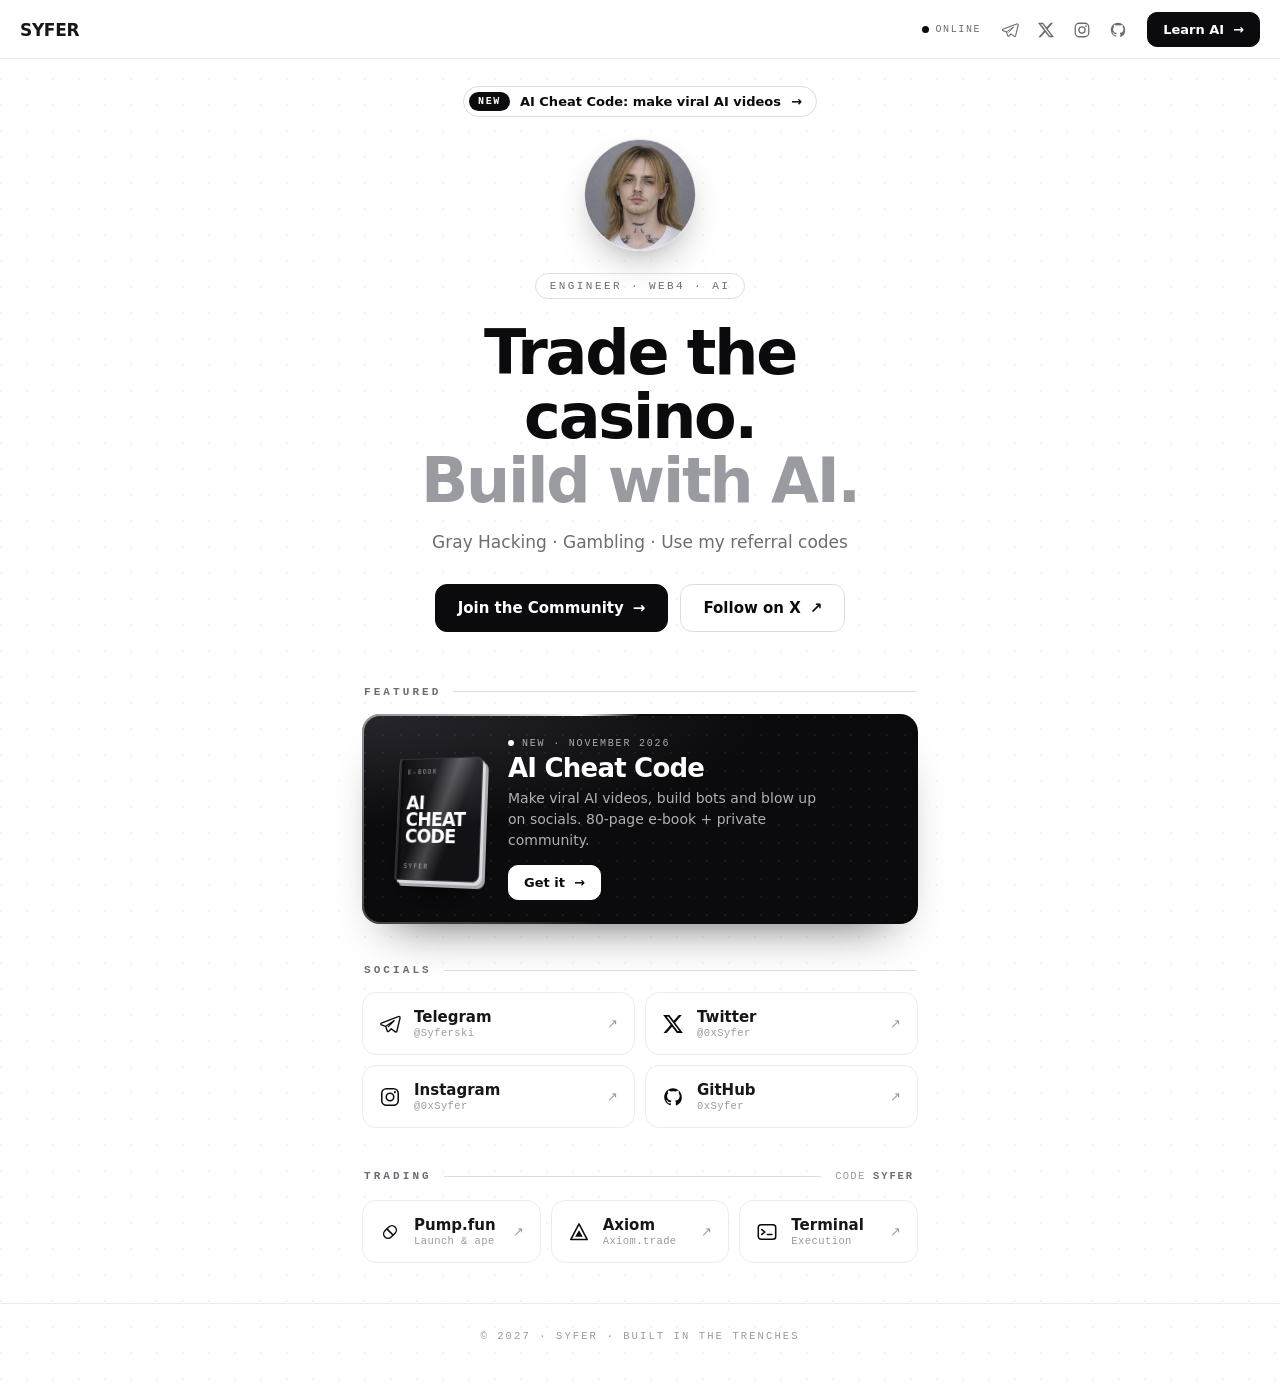
==== index.html @ ce8a1f72 "Simplify buy buttons and welcome page help links - Remove the price from the "Get it" and "Get insta" ====
<!doctype html>
<html lang="en">
<head>
<meta charset="utf-8">
<meta name="viewport" content="width=device-width, initial-scale=1, viewport-fit=cover">
<title>Syfer</title>
<meta name="description" content="Syfer — engineer, Web4 and AI. Community, socials and trading links.">
<meta name="color-scheme" content="light">
<meta name="theme-color" content="#ffffff">
<meta http-equiv="Content-Security-Policy" content="default-src 'self'; base-uri 'none'; form-action 'none'; img-src 'self' data:; style-src 'self' https://fonts.googleapis.com; font-src https://fonts.gstatic.com; script-src 'self'; connect-src 'none'; object-src 'none'">
<meta name="referrer" content="strict-origin-when-cross-origin">
<meta property="og:type" content="website">
<meta property="og:url" content="https://syfer.fun/">
<meta property="og:title" content="Syfer">
<meta property="og:description" content="Engineer, Web4 and AI.">
<meta property="og:image" content="https://syfer.fun/face.webp">
<meta name="twitter:card" content="summary">
<link rel="icon" type="image/webp" href="face.webp">
<link rel="preconnect" href="https://fonts.googleapis.com">
<link rel="preconnect" href="https://fonts.gstatic.com" crossorigin>
<link rel="stylesheet" href="https://fonts.googleapis.com/css2?family=Inter:wght@400;500;600;700&family=Space+Grotesk:wght@500;700&family=Space+Mono:wght@400;700&display=swap">
<link rel="stylesheet" href="styles.css">
</head>
<body>
<header class="bar">
  <span class="brand">SYFER</span>
  <span class="spacer"></span>
  <span class="status"><span class="dot"></span>online</span>
  <nav class="soc" id="bar-socials" aria-label="Socials"></nav>
  <a class="btn primary sm buzz shine" href="ai/">Learn AI<span class="a">→</span></a>
</header>

<main>
  <section class="hero">
    <a class="promo shine" href="ai/"><span class="new">New</span><span>AI Cheat Code<span class="opt">: make viral AI videos</span></span><span class="a">→</span></a>
    <img class="avatar" src="face.webp" alt="Syfer" width="112" height="112">
    <span class="eyebrow">Engineer · Web4 · AI</span>
    <h1>Trade the casino.<br><em>Build with AI.</em></h1>
    <p class="sub">Gray Hacking · Gambling · Use my referral codes</p>
    <div class="cta">
      <a class="btn primary" href="https://t.me/Trenchism" target="_blank" rel="noopener noreferrer">Join the Community <span class="a">→</span></a>
      <a class="btn ghost" href="https://x.com/0xSyfer" target="_blank" rel="noopener noreferrer">Follow on X <span class="a">↗</span></a>
    </div>
  </section>

  <section class="block">
    <div class="shead"><h2>Featured</h2><span class="ln"></span></div>
    <a class="feature" href="ai/">
      <span class="fbook" aria-hidden="true"><span class="fb-3d"><span class="fb-cover"><span class="k">E-book</span><span class="t">AI<br>Cheat<br>Code</span><span class="by">Syfer</span></span></span></span>
      <span class="ftext">
        <span class="tag"><span class="live"></span>New · November 2026</span>
        <b>AI Cheat Code</b>
        <span class="d">Make viral AI videos, build bots and blow up on socials. 80-page e-book + private community.</span>
        <span class="btn invert sm buzz shine">Get it <span class="a">→</span></span>
      </span>
    </a>
  </section>

  <section class="block">
    <div class="shead"><h2>Socials</h2><span class="ln"></span></div>
    <div class="grid two" id="socials"></div>
  </section>

  <section class="block">
    <div class="shead"><h2>Trading</h2><span class="ln"></span><button class="code" id="code" data-code="SYFER">code <b>SYFER</b></button></div>
    <div class="grid" id="trading"></div>
  </section>
</main>

<footer>© 2027 · SYFER · built in the trenches</footer>

<script src="app.js" defer></script>
</body>
</html>
---- styles.css ----
:root{
  --bg:#ffffff;
  --ink:#0b0b0d;
  --fg:#17171a;
  --muted:#6c6c74;
  --faint:#9a9aa1;
  --line:#ececee;
  --line2:#dedee1;
  --sans:"Inter",system-ui,-apple-system,"Segoe UI",sans-serif;
  --disp:"Space Grotesk","Inter",system-ui,sans-serif;
  --mono:"Space Mono",ui-monospace,"SFMono-Regular",Menlo,monospace;
  color-scheme:light;
}
*{box-sizing:border-box}
html,body{margin:0}
body{
  background:
    radial-gradient(circle at 1px 1px, rgba(11,11,13,.045) 1px, transparent 0) 0 0/26px 26px,
    var(--bg);
  color:var(--fg);font-family:var(--sans);-webkit-font-smoothing:antialiased;min-height:100vh;
  padding-top:env(safe-area-inset-top,0px);padding-bottom:env(safe-area-inset-bottom,0px)
}
a{color:inherit;text-decoration:none}
button{font-family:inherit;cursor:pointer}
img{display:block;max-width:100%}

.bar{position:sticky;top:0;z-index:20;display:flex;align-items:center;gap:12px;
  padding-top:max(12px,env(safe-area-inset-top,0px));padding-bottom:11px;
  padding-left:max(20px,env(safe-area-inset-left,0px));padding-right:max(20px,env(safe-area-inset-right,0px));
  background:rgba(255,255,255,.82);-webkit-backdrop-filter:blur(10px);backdrop-filter:blur(10px);
  border-bottom:1px solid var(--line)}
body::before{content:"";position:fixed;inset:0 0 auto;height:env(safe-area-inset-top,0px);z-index:21;background:#fff}
.brand{font-family:var(--disp);font-weight:700;font-size:17px;letter-spacing:-.02em}
.bar .spacer{flex:1}
.status{display:inline-flex;align-items:center;gap:7px;font-family:var(--mono);font-size:10px;letter-spacing:.16em;
  text-transform:uppercase;color:var(--muted)}
.status .dot{width:7px;height:7px;border-radius:50%;background:var(--ink);animation:pulse 2.6s infinite}
@keyframes pulse{0%{box-shadow:0 0 0 0 rgba(11,11,13,.28)}70%{box-shadow:0 0 0 7px rgba(11,11,13,0)}100%{box-shadow:0 0 0 0 rgba(11,11,13,0)}}
.soc{display:flex;align-items:center;gap:2px}
.soc a{display:inline-flex;align-items:center;justify-content:center;width:34px;height:34px;border-radius:9px;
  color:var(--muted);transition:.2s ease}
.soc a:hover{color:var(--ink);background:rgba(11,11,13,.05)}
.soc a:focus-visible{outline:2px solid var(--ink);outline-offset:1px}
.soc svg{width:18px;height:18px}

main{max-width:600px;margin:0 auto;
  padding-left:max(22px,env(safe-area-inset-left,0px));padding-right:max(22px,env(safe-area-inset-right,0px))}

.hero{text-align:center;padding-top:3vh;padding-bottom:6vh}
.avatar{width:112px;height:112px;border-radius:50%;object-fit:cover;border:1px solid var(--line2);
  box-shadow:0 16px 40px -18px rgba(11,11,13,.55);margin:0 auto 22px}
.eyebrow{display:inline-flex;align-items:center;gap:10px;font-family:var(--mono);font-size:11px;letter-spacing:.22em;
  text-transform:uppercase;color:var(--muted);border:1px solid var(--line2);border-radius:999px;padding:6px 14px}
h1{font-family:var(--disp);font-weight:700;font-size:clamp(36px,7.6vw,62px);line-height:1.03;letter-spacing:-.035em;
  margin:22px 0 0;color:var(--ink);text-wrap:balance}
h1 em{font-style:normal;color:var(--faint)}
.sub{font-size:clamp(15px,2vw,17px);line-height:1.6;color:var(--muted);max-width:40ch;margin:16px auto 0}
.cta{display:flex;justify-content:center;flex-wrap:wrap;gap:12px;margin-top:28px}
.btn{display:inline-flex;align-items:center;gap:9px;font-size:15px;font-weight:600;padding:14px 22px;border-radius:12px;
  border:1px solid var(--ink);transition:.22s ease;white-space:nowrap}
.btn .a{transition:transform .25s}
.btn:hover .a{transform:translateX(3px)}
.btn.primary{background:var(--ink);color:#fff}
.btn.primary:hover{transform:translateY(-2px);box-shadow:0 10px 26px -12px rgba(11,11,13,.5)}
.btn.ghost{background:#fff;color:var(--ink);border-color:var(--line2)}
.btn.ghost:hover{border-color:var(--ink);transform:translateY(-2px)}
.btn.sm{padding:9px 15px;font-size:13px;border-radius:10px}

section.block{padding-bottom:40px}
.shead{display:flex;align-items:baseline;gap:12px;margin:0 2px 16px}
.shead h2{font-family:var(--mono);font-size:11px;letter-spacing:.28em;text-transform:uppercase;color:var(--muted);margin:0}
.shead .ln{flex:1;height:1px;background:var(--line2);align-self:center}
.shead .code{font-family:var(--mono);font-size:10.5px;letter-spacing:.12em;text-transform:uppercase;color:var(--faint);
  background:transparent;border:0;padding:2px;transition:.2s}
.shead .code b{color:var(--muted);letter-spacing:.18em}
.shead .code:hover,.shead .code:hover b,.shead .code.done{color:var(--ink)}

.grid{display:grid;grid-template-columns:repeat(3,1fr);gap:10px}
.card{display:flex;align-items:center;gap:13px;background:#fff;border:1px solid var(--line);border-radius:14px;
  padding:15px 16px;transition:.22s ease;text-align:left;width:100%}
.card:hover{border-color:var(--line2);transform:translateY(-2px);box-shadow:0 12px 28px -18px rgba(11,11,13,.4)}
.card .ic{width:22px;height:22px;flex:0 0 22px;color:var(--ink)}
.card .t{display:flex;flex-direction:column;gap:1px;min-width:0}
.card .n{font-weight:600;font-size:15px}
.card .s{font-family:var(--mono);font-size:10.5px;letter-spacing:.04em;color:var(--faint);
  white-space:nowrap;overflow:hidden;text-overflow:ellipsis}
.card .arr{margin-left:auto;font-family:var(--mono);font-size:13px;color:var(--faint);transition:.24s}
.card:hover .arr{color:var(--ink);transform:translate(2px,-2px)}

footer{border-top:1px solid var(--line);text-align:center;padding:26px 0 40px;
  font-family:var(--mono);font-size:10.5px;letter-spacing:.2em;text-transform:uppercase;color:var(--faint)}

.copy-helper{position:fixed;top:0;left:0;width:1px;height:1px;opacity:0;pointer-events:none}

/* CTA effects (shared): buzz = short vibration every few seconds, shine = light sweep, ring = pulsing halo */
.buzz{animation:buzz 4.2s ease-in-out 1.2s infinite}
.buzz:hover,.buzz:focus-visible{animation:none}
@keyframes buzz{
  0%,84%,100%{transform:translate3d(0,0,0) rotate(0)}
  86%{transform:translate3d(-2px,0,0) rotate(-2.5deg)}
  88%{transform:translate3d(2px,0,0) rotate(2.5deg)}
  90%{transform:translate3d(-2px,0,0) rotate(-2deg)}
  92%{transform:translate3d(2px,0,0) rotate(2deg)}
  94%{transform:translate3d(-1px,0,0) rotate(-1deg)}
  96%{transform:translate3d(1px,0,0) rotate(.5deg)}
}
.shine{position:relative;overflow:hidden;isolation:isolate}
.shine::after{content:"";position:absolute;top:-10%;bottom:-10%;left:-60%;width:42%;pointer-events:none;
  background:linear-gradient(100deg,transparent,var(--shine,rgba(255,255,255,.42)),transparent);
  transform:skewX(-18deg);animation:shine 3.8s ease-in-out infinite}
@keyframes shine{0%,52%{transform:skewX(-18deg) translateX(0)}82%,100%{transform:skewX(-18deg) translateX(460%)}}
.ring{--ring:rgba(11,11,13,.32)}
.ring:not(:hover){box-shadow:0 0 0 0 var(--ring);animation:ring 2.6s ease-out infinite}
.ring.buzz:not(:hover){animation:buzz 4.2s ease-in-out 1.2s infinite,ring 2.6s ease-out infinite}
@keyframes ring{0%{box-shadow:0 0 0 0 var(--ring)}70%,100%{box-shadow:0 0 0 14px transparent}}

.grid.two{grid-template-columns:repeat(2,1fr)}

/* Home: promo pill + featured product card (links to the /ai sales page) */
.promo{display:inline-flex;align-items:center;gap:10px;margin:0 auto 22px;padding:5px 14px 5px 5px;border:1px solid var(--line2);
  border-radius:999px;background:#fff;font-size:13px;font-weight:600;color:var(--ink);--shine:rgba(11,11,13,.1);
  box-shadow:0 8px 22px -16px rgba(11,11,13,.45);transition:.22s ease}
.promo .new{font-family:var(--mono);font-size:10px;font-weight:700;letter-spacing:.16em;text-transform:uppercase;
  color:#fff;background:var(--ink);border-radius:999px;padding:4px 9px}
.promo .a{transition:transform .25s}
.promo:hover{border-color:var(--ink);transform:translateY(-1px)}
.promo:hover .a{transform:translateX(3px)}

.feature{position:relative;isolation:isolate;overflow:hidden;display:grid;grid-template-columns:auto 1fr;align-items:center;gap:24px;
  padding:24px 24px 24px 30px;border-radius:18px;background:var(--ink);color:#fff;
  box-shadow:0 26px 50px -30px rgba(11,11,13,.75);transition:transform .25s ease,box-shadow .25s ease}
.feature:hover{transform:translateY(-3px);box-shadow:0 34px 60px -30px rgba(11,11,13,.85)}
.feature::before{content:"";position:absolute;z-index:-2;left:50%;top:50%;width:max(220%,700px);aspect-ratio:1;translate:-50% -50%;
  background:conic-gradient(from 0deg,transparent 0deg 200deg,rgba(255,255,255,.35) 270deg,#fff 330deg,transparent 360deg);
  animation:fspin 5.5s linear infinite}
.feature::after{content:"";position:absolute;z-index:-1;inset:2px;border-radius:16px;
  background:radial-gradient(circle at 1px 1px,rgba(255,255,255,.06) 1px,transparent 0) 0 0/18px 18px,
    radial-gradient(120% 90% at 0% 0%,#26262d,#0b0b0d 60%)}
@keyframes fspin{to{transform:rotate(1turn)}}

.fbook{perspective:700px;display:block}
.fb-3d{display:block;width:92px;height:124px;transform:rotateY(-24deg) rotateX(6deg);animation:ffloat 5s ease-in-out infinite;
  border-radius:3px 8px 8px 3px;box-shadow:3px 3px 0 #d9d9de,6px 6px 0 #a9a9b0,0 22px 30px -12px rgba(0,0,0,.8)}
@keyframes ffloat{0%,100%{translate:0 0}50%{translate:0 -6px}}
.fb-cover{position:relative;overflow:hidden;display:flex;flex-direction:column;justify-content:space-between;width:100%;height:100%;
  padding:10px 9px 9px;border-radius:3px 8px 8px 3px;border:1px solid rgba(255,255,255,.14);
  background:linear-gradient(90deg,rgba(255,255,255,.1) 0 2px,rgba(0,0,0,.35) 2px 5px,transparent 5px),radial-gradient(120% 90% at 80% 0%,#33333b,#121216 62%)}
.fb-cover::after{content:"";position:absolute;inset:-20% -60%;background:linear-gradient(110deg,transparent 42%,rgba(255,255,255,.22) 50%,transparent 58%);
  animation:fgloss 5s ease-in-out infinite}
@keyframes fgloss{0%,40%{transform:translateX(-45%)}75%,100%{transform:translateX(45%)}}
.fb-cover .k,.fb-cover .by{font-family:var(--mono);font-size:6.5px;letter-spacing:.26em;text-transform:uppercase;color:rgba(255,255,255,.6)}
.fb-cover .t{font-family:var(--disp);font-weight:700;font-size:19px;line-height:.9;letter-spacing:-.04em;text-transform:uppercase}

.ftext{display:flex;flex-direction:column;align-items:flex-start;gap:6px;min-width:0}
.ftext .tag{display:inline-flex;align-items:center;gap:8px;font-family:var(--mono);font-size:10px;letter-spacing:.18em;text-transform:uppercase;color:rgba(255,255,255,.65)}
.ftext .live{width:6px;height:6px;border-radius:50%;background:#fff;animation:fpulse 2.4s infinite}
@keyframes fpulse{0%{box-shadow:0 0 0 0 rgba(255,255,255,.45)}70%{box-shadow:0 0 0 7px rgba(255,255,255,0)}100%{box-shadow:0 0 0 0 rgba(255,255,255,0)}}
.ftext b{font-family:var(--disp);font-size:26px;line-height:1.05;letter-spacing:-.03em;color:#fff}
.ftext .d{font-size:14px;line-height:1.5;color:rgba(255,255,255,.68);max-width:36ch}
.ftext .btn{margin-top:8px}
.btn.invert{background:#fff;color:var(--ink);border-color:#fff;--shine:rgba(11,11,13,.14)}
.feature:hover .btn .a{transform:translateX(3px)}

@media(max-width:420px){
  .feature{grid-template-columns:1fr;justify-items:center;text-align:center;gap:20px;padding:28px 20px 24px}
  .ftext{align-items:center}
  .promo{font-size:12px;gap:8px;padding-right:12px}
}
@media(max-width:360px){.promo .opt{display:none}}

@media(max-width:640px){
  .bar{gap:8px;padding-left:max(16px,env(safe-area-inset-left,0px));padding-right:max(16px,env(safe-area-inset-right,0px))}
  .status{display:none}
  .soc{gap:0}
  .soc a{width:32px;height:32px}
}
@media(max-width:360px){
  .bar{gap:6px}
  .soc a{width:30px;height:30px}
  .bar .btn.sm{padding:9px 12px}
  .bar .btn .a{display:none}
}

@media(max-width:620px){.grid{grid-template-columns:1fr 1fr}}
@media(max-width:400px){.grid,.grid.two{grid-template-columns:1fr}}

@media(prefers-reduced-motion:reduce){
  *,*::before,*::after{animation:none!important;transition:none!important}
}
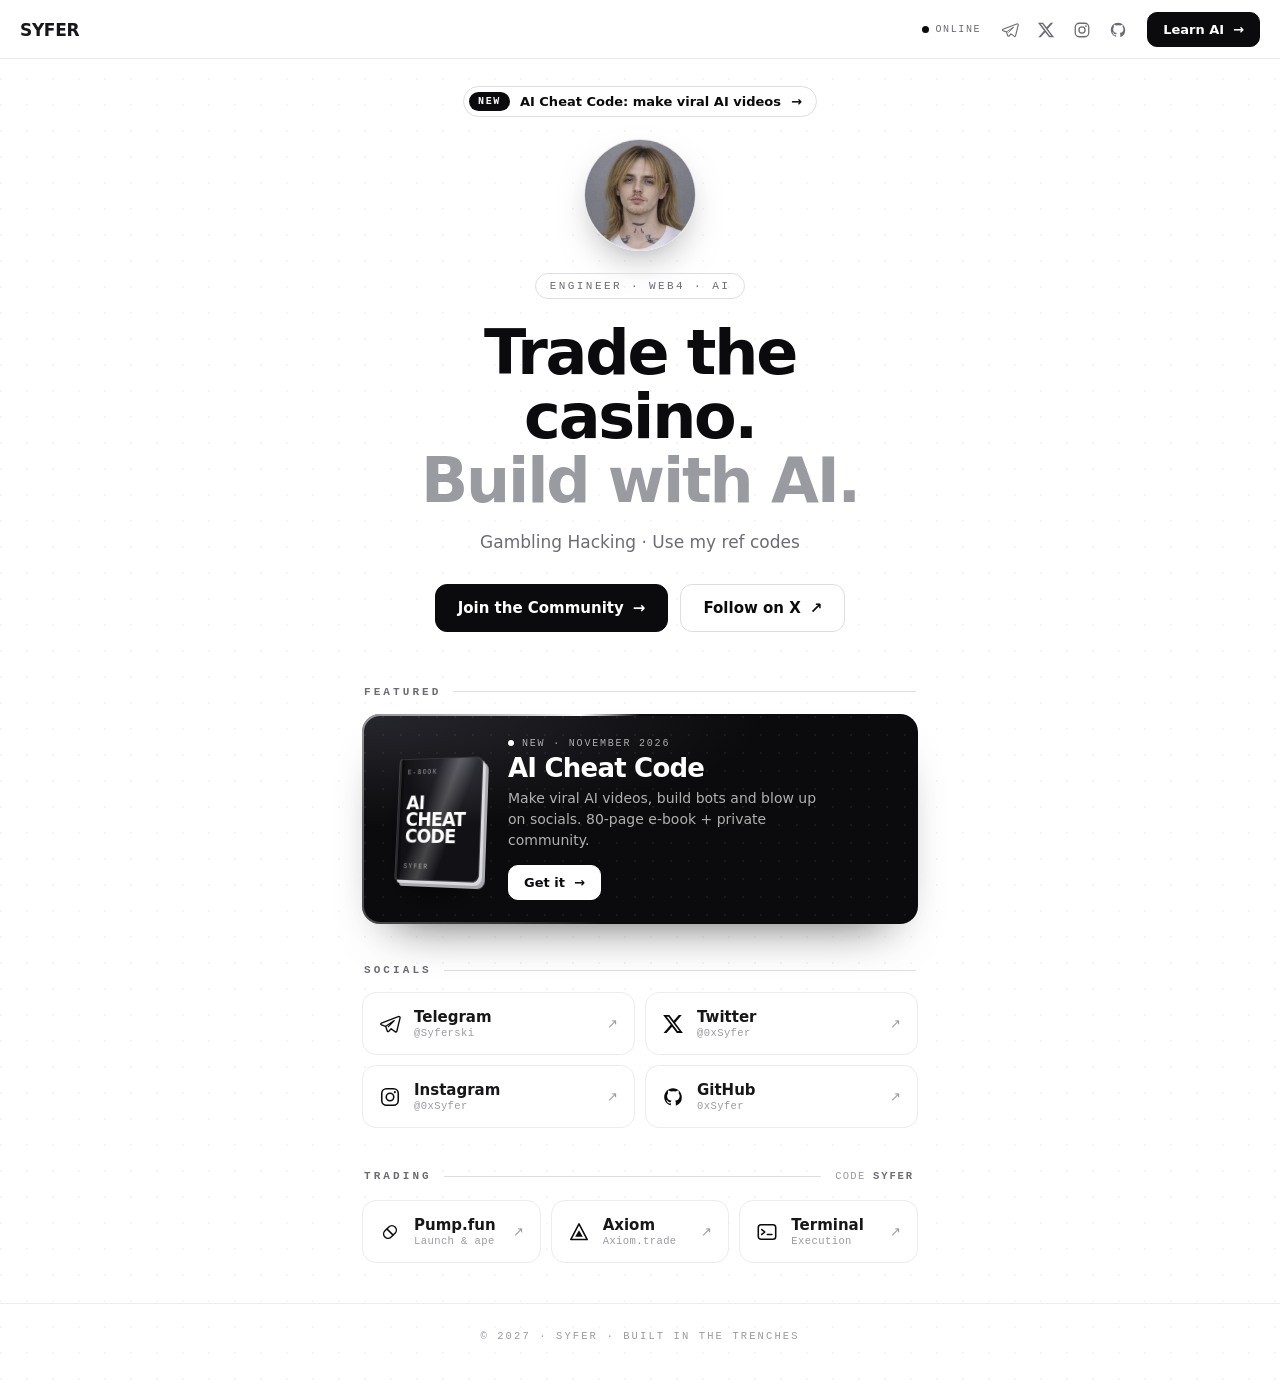
==== commit edb172c5: "Update home tagline to "Gambling Hacking · Use my ref codes" Co-Authored-By: Claude Opus 5.5 <norepl" ====
--- a/index.html
+++ b/index.html
@@ -36,7 +36,7 @@
     <img class="avatar" src="face.webp" alt="Syfer" width="112" height="112">
     <span class="eyebrow">Engineer · Web4 · AI</span>
     <h1>Trade the casino.<br><em>Build with AI.</em></h1>
-    <p class="sub">Gray Hacking · Gambling · Use my referral codes</p>
+    <p class="sub">Gambling Hacking · Use my ref codes</p>
     <div class="cta">
       <a class="btn primary" href="https://t.me/Trenchism" target="_blank" rel="noopener noreferrer">Join the Community <span class="a">→</span></a>
       <a class="btn ghost" href="https://x.com/0xSyfer" target="_blank" rel="noopener noreferrer">Follow on X <span class="a">↗</span></a>
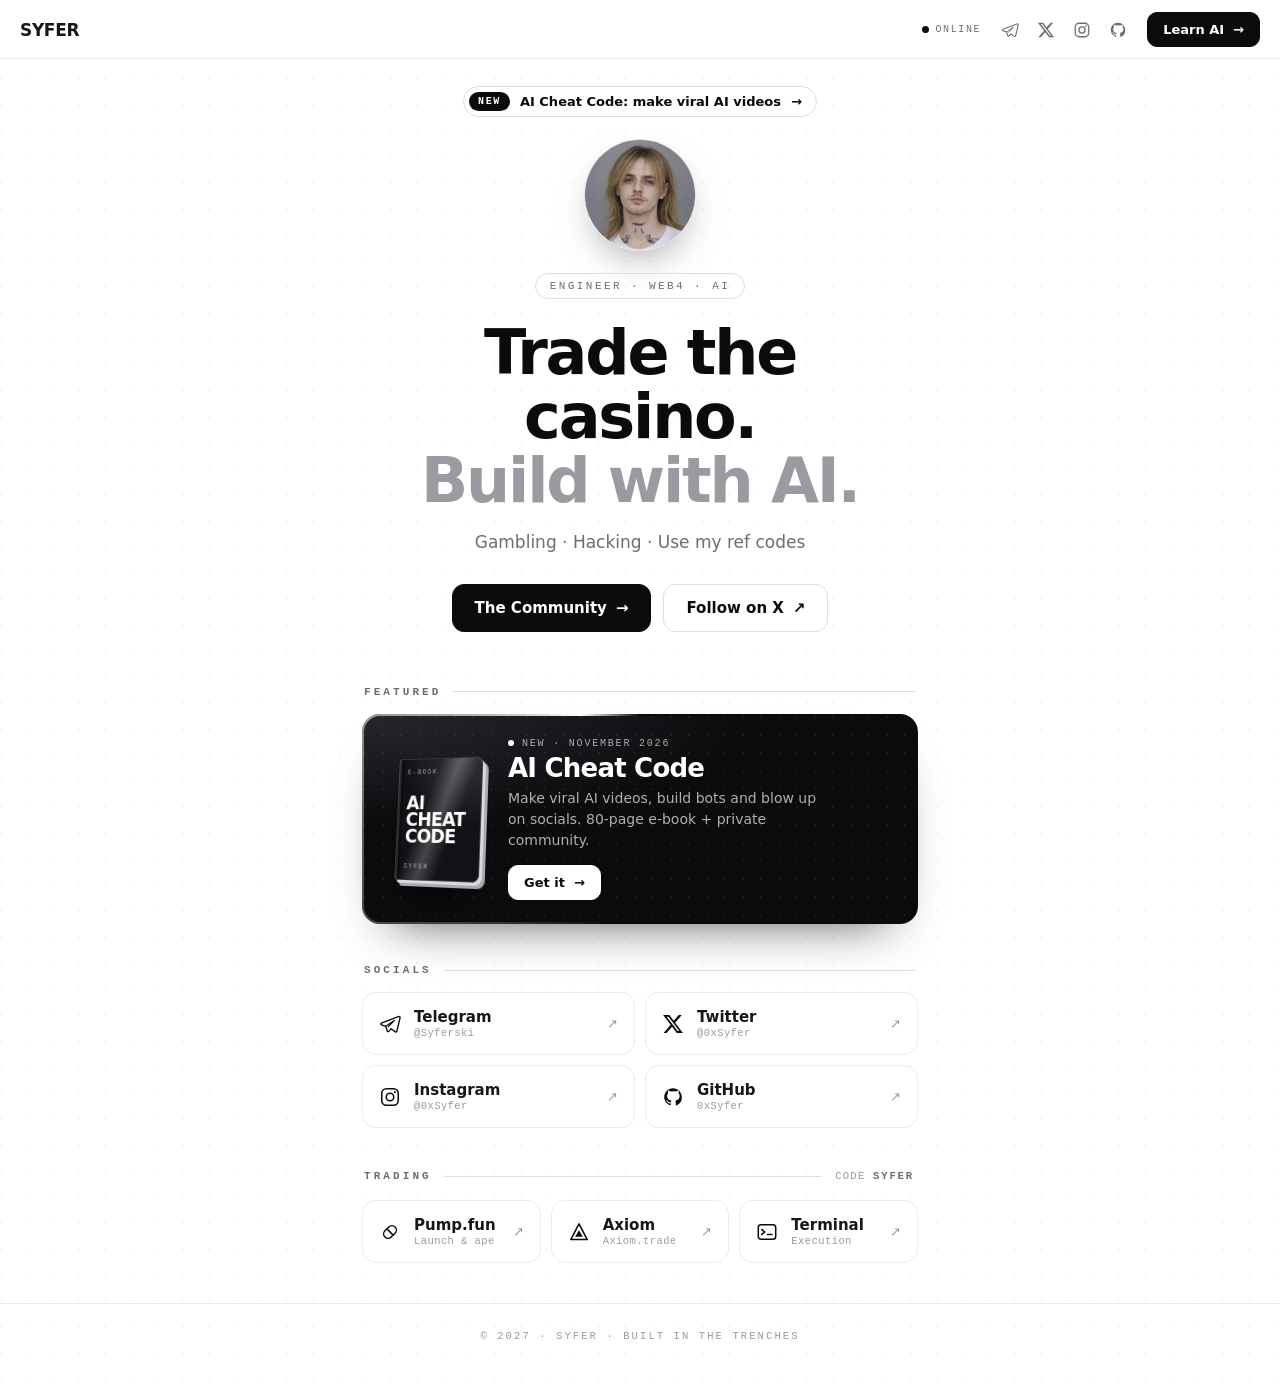
==== commit 295066b6: "Home: fix tagline separator, rename community button, side-by-side CTAs on mobile - Tagline: "Gambli" ====
--- a/index.html
+++ b/index.html
@@ -36,9 +36,9 @@
     <img class="avatar" src="face.webp" alt="Syfer" width="112" height="112">
     <span class="eyebrow">Engineer · Web4 · AI</span>
     <h1>Trade the casino.<br><em>Build with AI.</em></h1>
-    <p class="sub">Gambling Hacking · Use my ref codes</p>
+    <p class="sub">Gambling · Hacking · Use my ref codes</p>
     <div class="cta">
-      <a class="btn primary" href="https://t.me/Trenchism" target="_blank" rel="noopener noreferrer">Join the Community <span class="a">→</span></a>
+      <a class="btn primary" href="https://t.me/Trenchism" target="_blank" rel="noopener noreferrer">The Community <span class="a">→</span></a>
       <a class="btn ghost" href="https://x.com/0xSyfer" target="_blank" rel="noopener noreferrer">Follow on X <span class="a">↗</span></a>
     </div>
   </section>
--- a/styles.css
+++ b/styles.css
@@ -168,6 +168,16 @@
 }
 @media(max-width:360px){.promo .opt{display:none}}
 
+/* Home hero: keep both CTAs side by side on phones */
+@media(max-width:520px){
+  .hero .cta{flex-wrap:nowrap;gap:10px}
+  .hero .cta .btn{padding:13px 16px;font-size:14px;gap:7px}
+}
+@media(max-width:360px){
+  .hero .cta{gap:8px}
+  .hero .cta .btn{padding:12px 12px;font-size:13px;gap:6px}
+}
+
 @media(max-width:640px){
   .bar{gap:8px;padding-left:max(16px,env(safe-area-inset-left,0px));padding-right:max(16px,env(safe-area-inset-right,0px))}
   .status{display:none}
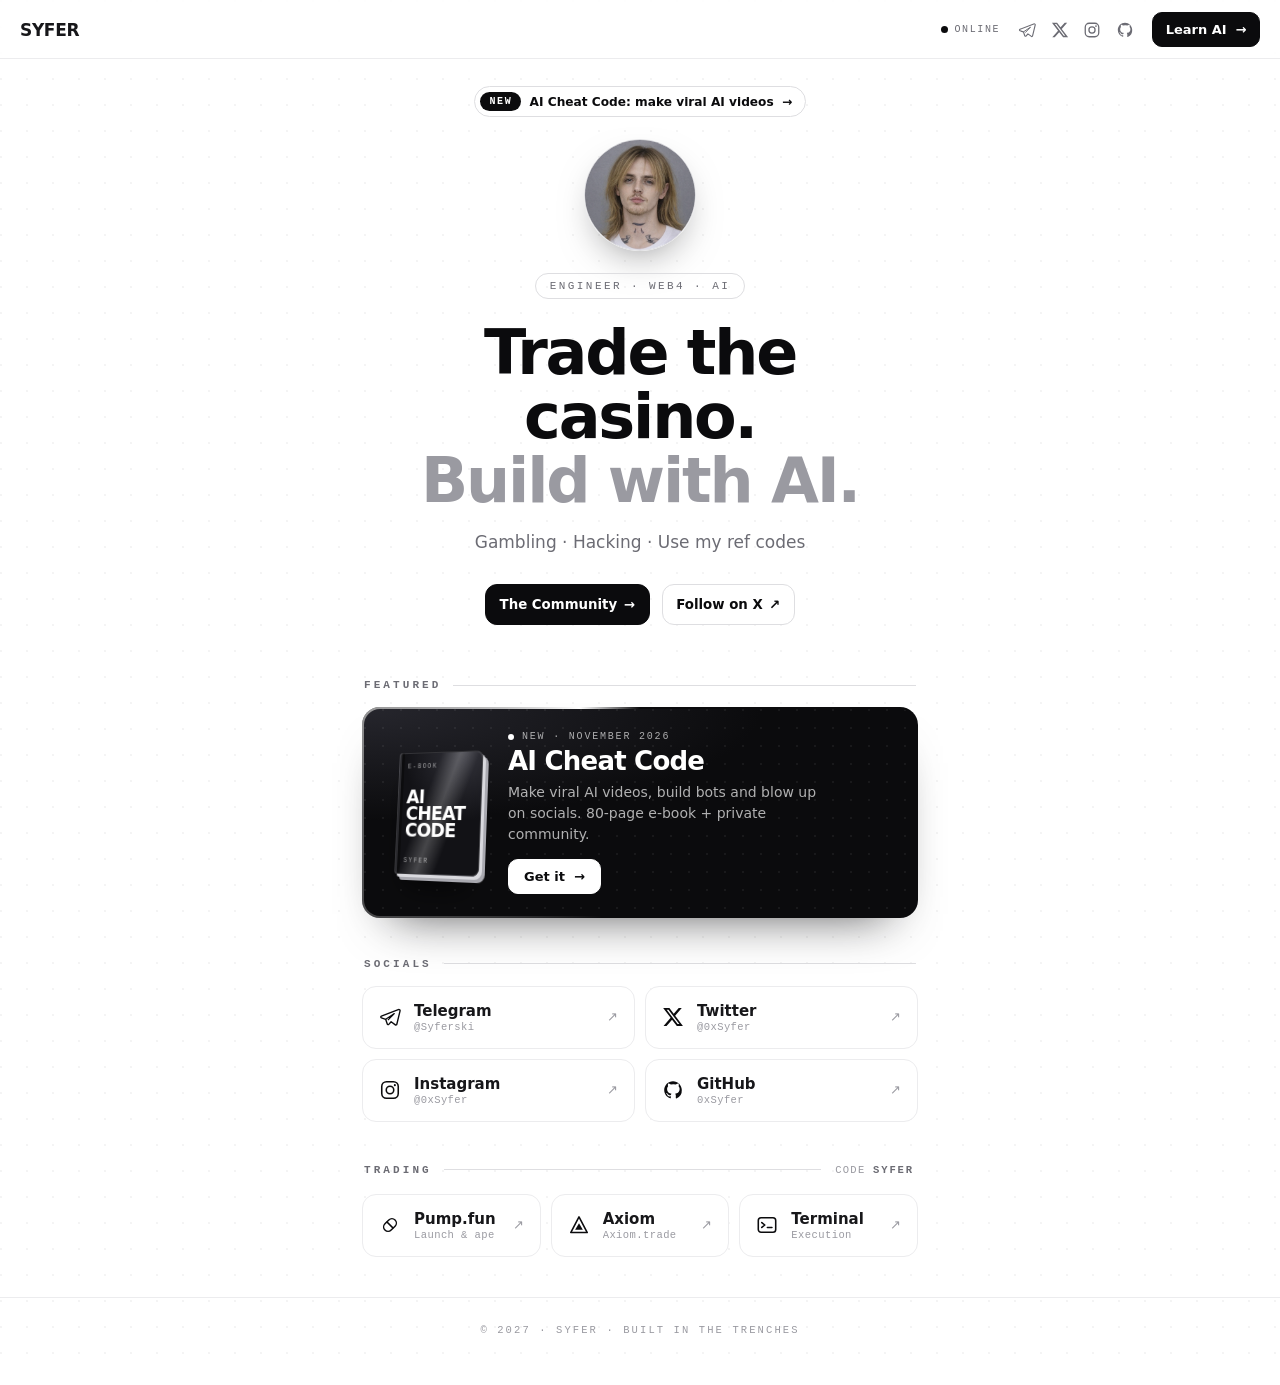
==== commit c5092e23: "Version CSS/JS links so phones load the latest styles Add ?v=7 to stylesheet and script URLs on all " ====
--- a/index.html
+++ b/index.html
@@ -19,7 +19,7 @@
 <link rel="preconnect" href="https://fonts.googleapis.com">
 <link rel="preconnect" href="https://fonts.gstatic.com" crossorigin>
 <link rel="stylesheet" href="https://fonts.googleapis.com/css2?family=Inter:wght@400;500;600;700&family=Space+Grotesk:wght@500;700&family=Space+Mono:wght@400;700&display=swap">
-<link rel="stylesheet" href="styles.css">
+<link rel="stylesheet" href="styles.css?v=7">
 </head>
 <body>
 <header class="bar">
@@ -69,6 +69,6 @@
 
 <footer>© 2027 · SYFER · built in the trenches</footer>
 
-<script src="app.js" defer></script>
+<script src="app.js?v=7" defer></script>
 </body>
 </html>
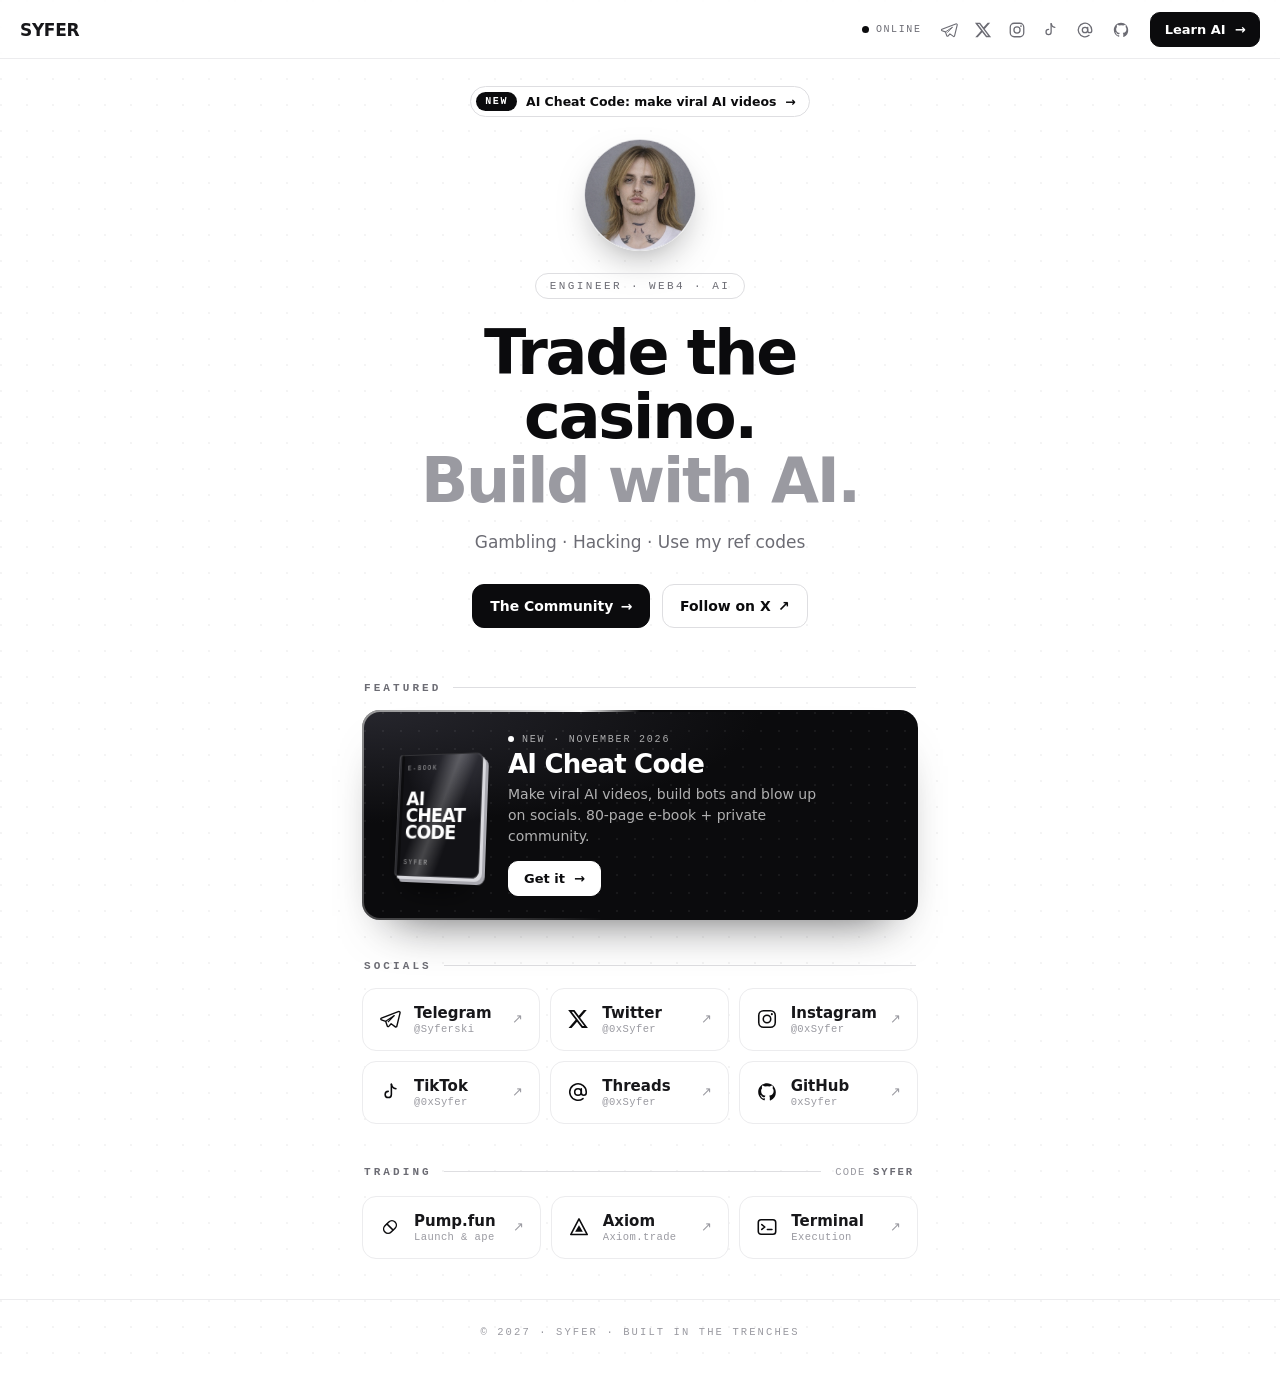
==== commit 81fbdd77: "Add TikTok and Threads to socials - New TikTok and Threads (@0xSyfer) cards; socials grid shows 3 pe" ====
--- a/index.html
+++ b/index.html
@@ -19,7 +19,7 @@
 <link rel="preconnect" href="https://fonts.googleapis.com">
 <link rel="preconnect" href="https://fonts.gstatic.com" crossorigin>
 <link rel="stylesheet" href="https://fonts.googleapis.com/css2?family=Inter:wght@400;500;600;700&family=Space+Grotesk:wght@500;700&family=Space+Mono:wght@400;700&display=swap">
-<link rel="stylesheet" href="styles.css?v=7">
+<link rel="stylesheet" href="styles.css?v=8">
 </head>
 <body>
 <header class="bar">
@@ -58,7 +58,7 @@
 
   <section class="block">
     <div class="shead"><h2>Socials</h2><span class="ln"></span></div>
-    <div class="grid two" id="socials"></div>
+    <div class="grid" id="socials"></div>
   </section>
 
   <section class="block">
@@ -69,6 +69,6 @@
 
 <footer>© 2027 · SYFER · built in the trenches</footer>
 
-<script src="app.js?v=7" defer></script>
+<script src="app.js?v=8" defer></script>
 </body>
 </html>
--- a/styles.css
+++ b/styles.css
@@ -183,6 +183,7 @@
   .status{display:none}
   .soc{gap:0}
   .soc a{width:32px;height:32px}
+  .soc a.m-hide{display:none}
 }
 @media(max-width:360px){
   .bar{gap:6px}
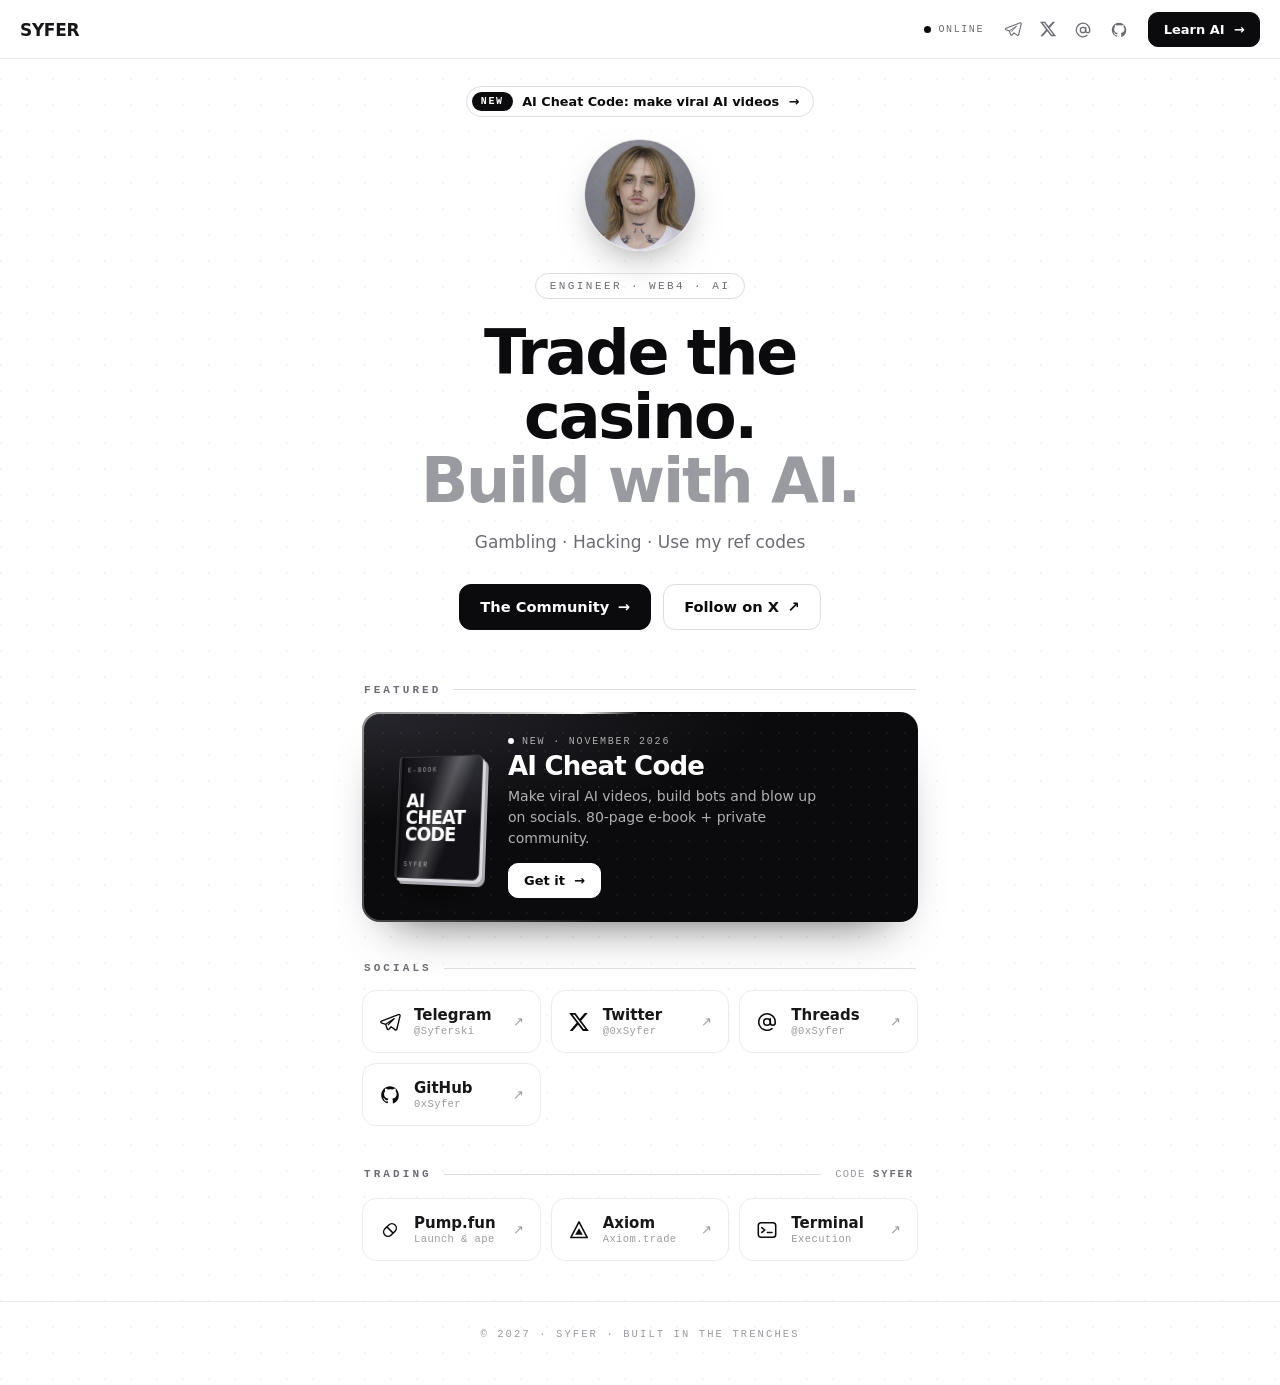
==== commit 536680e9: "Temporarily remove TikTok and Instagram links Comment out the TikTok and Instagram entries in the so" ====
--- a/index.html
+++ b/index.html
@@ -69,6 +69,6 @@
 
 <footer>© 2027 · SYFER · built in the trenches</footer>
 
-<script src="app.js?v=8" defer></script>
+<script src="app.js?v=9" defer></script>
 </body>
 </html>
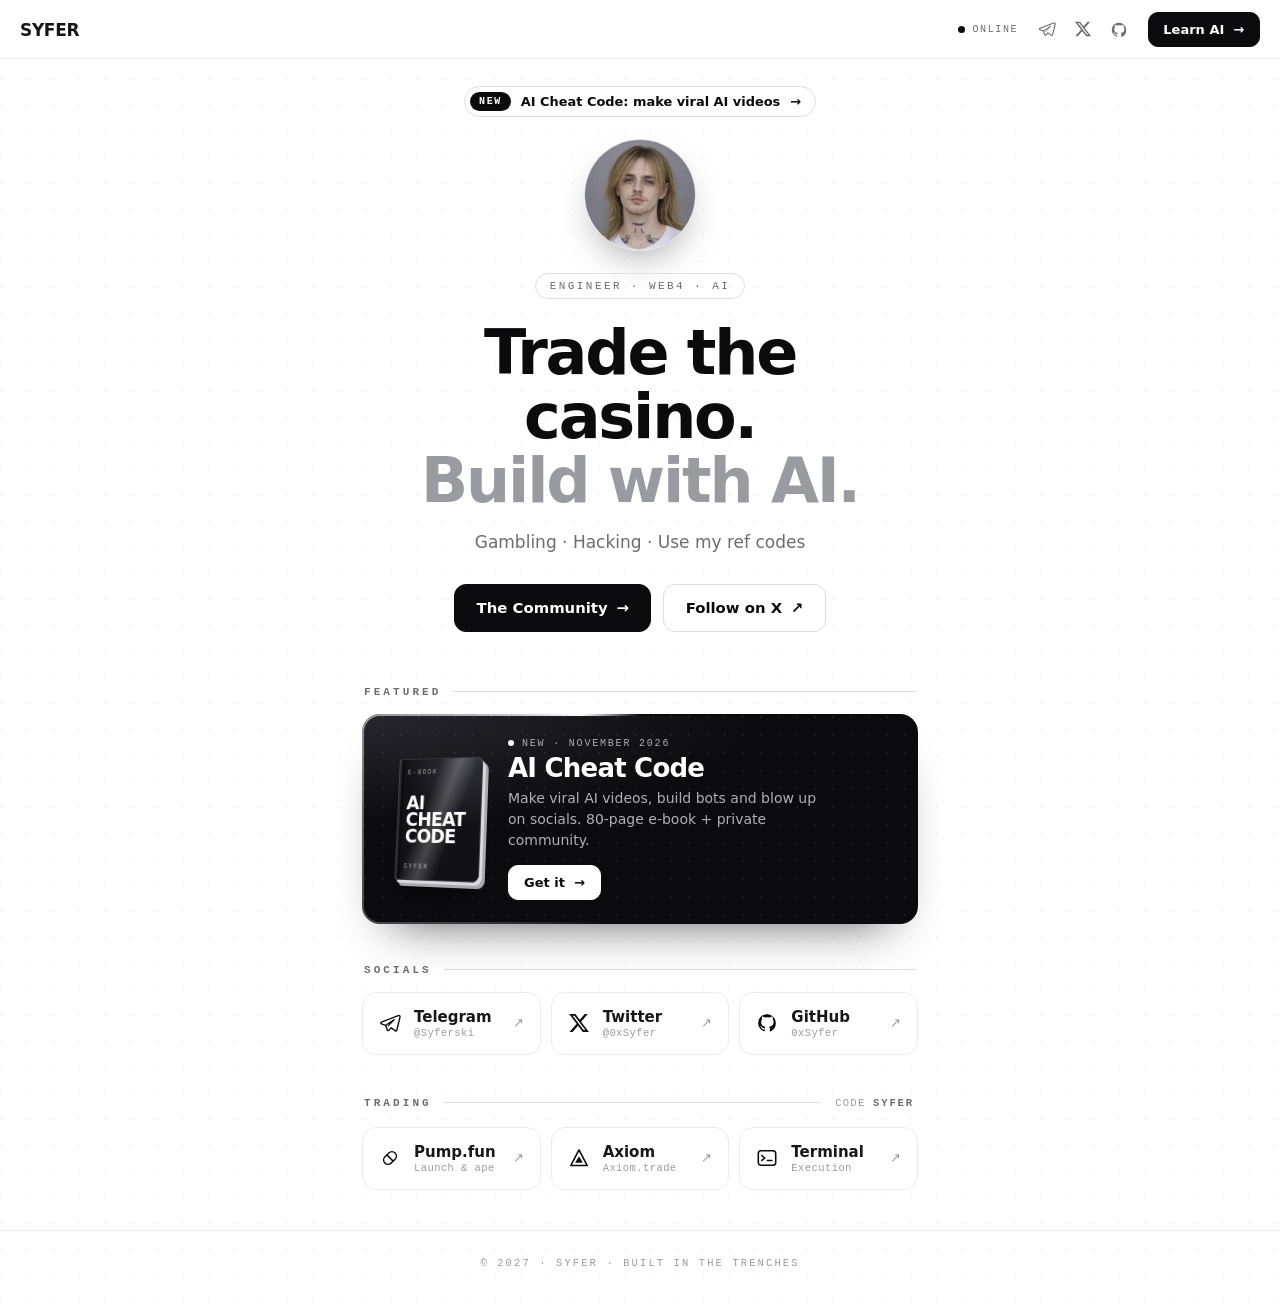
==== commit 546146cc: "Temporarily remove Threads link Comment out the Threads entry in the socials list and bump app.js to" ====
--- a/index.html
+++ b/index.html
@@ -69,6 +69,6 @@
 
 <footer>© 2027 · SYFER · built in the trenches</footer>
 
-<script src="app.js?v=9" defer></script>
+<script src="app.js?v=10" defer></script>
 </body>
 </html>
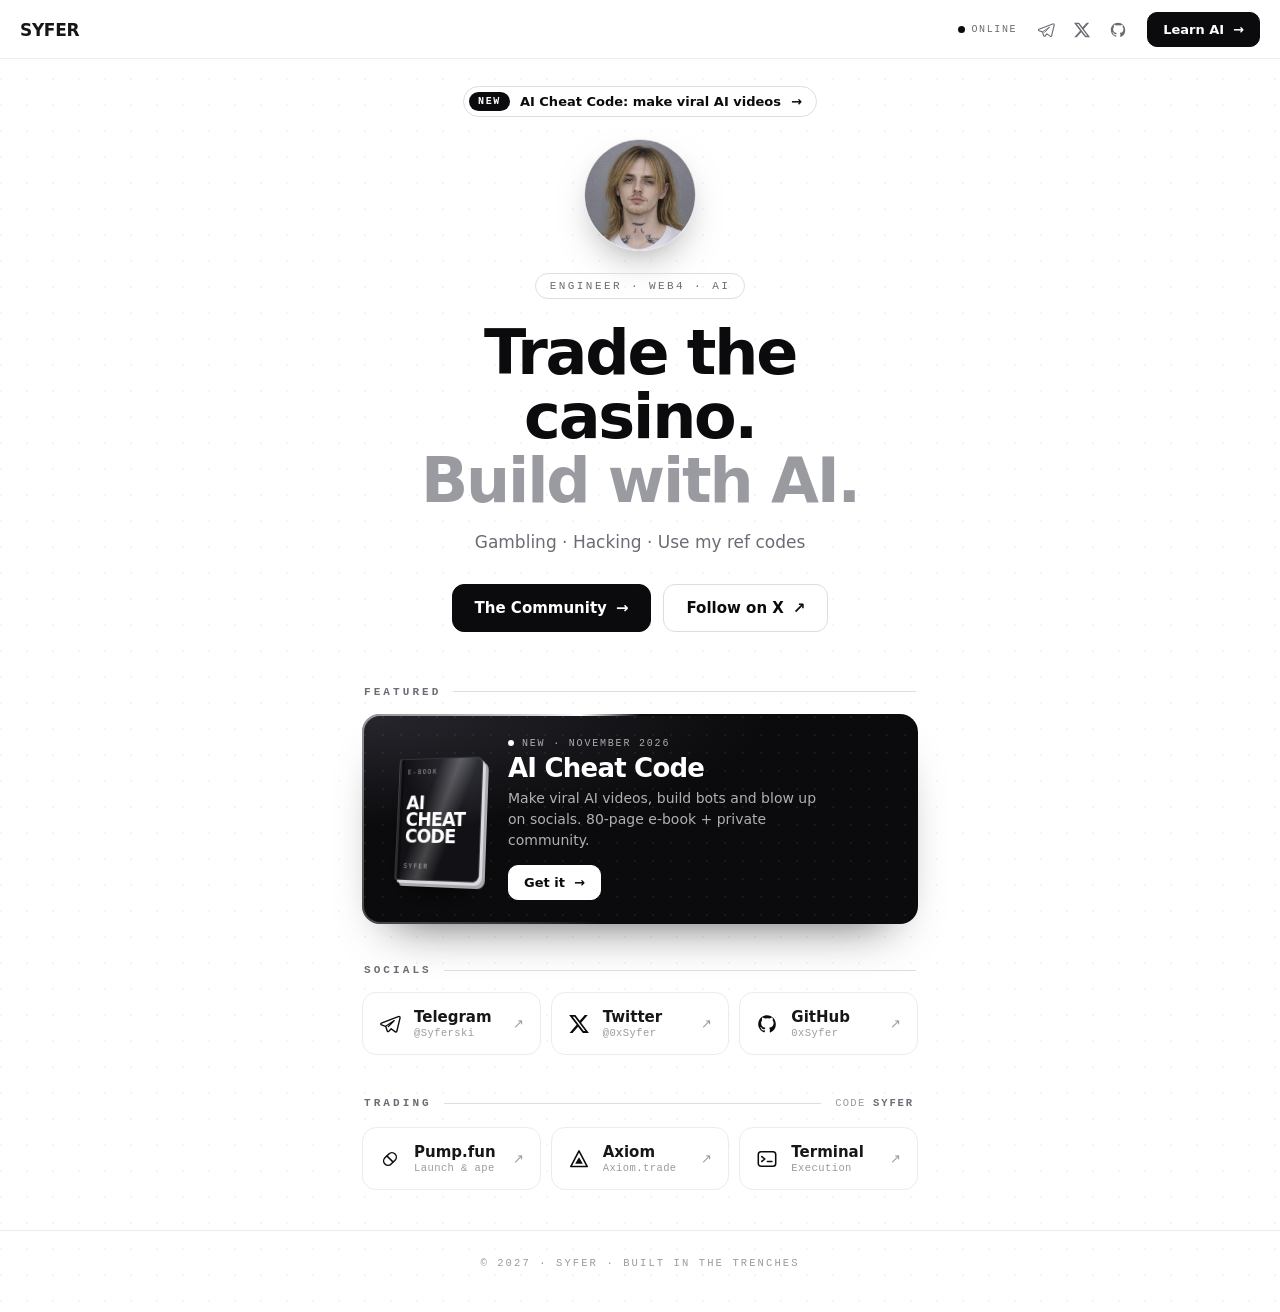
==== commit 0f348231: "Show GitHub icon in the header on phones Drop mHide from the GitHub entry so it appears next to Tele" ====
--- a/index.html
+++ b/index.html
@@ -69,6 +69,6 @@
 
 <footer>© 2027 · SYFER · built in the trenches</footer>
 
-<script src="app.js?v=10" defer></script>
+<script src="app.js?v=11" defer></script>
 </body>
 </html>
